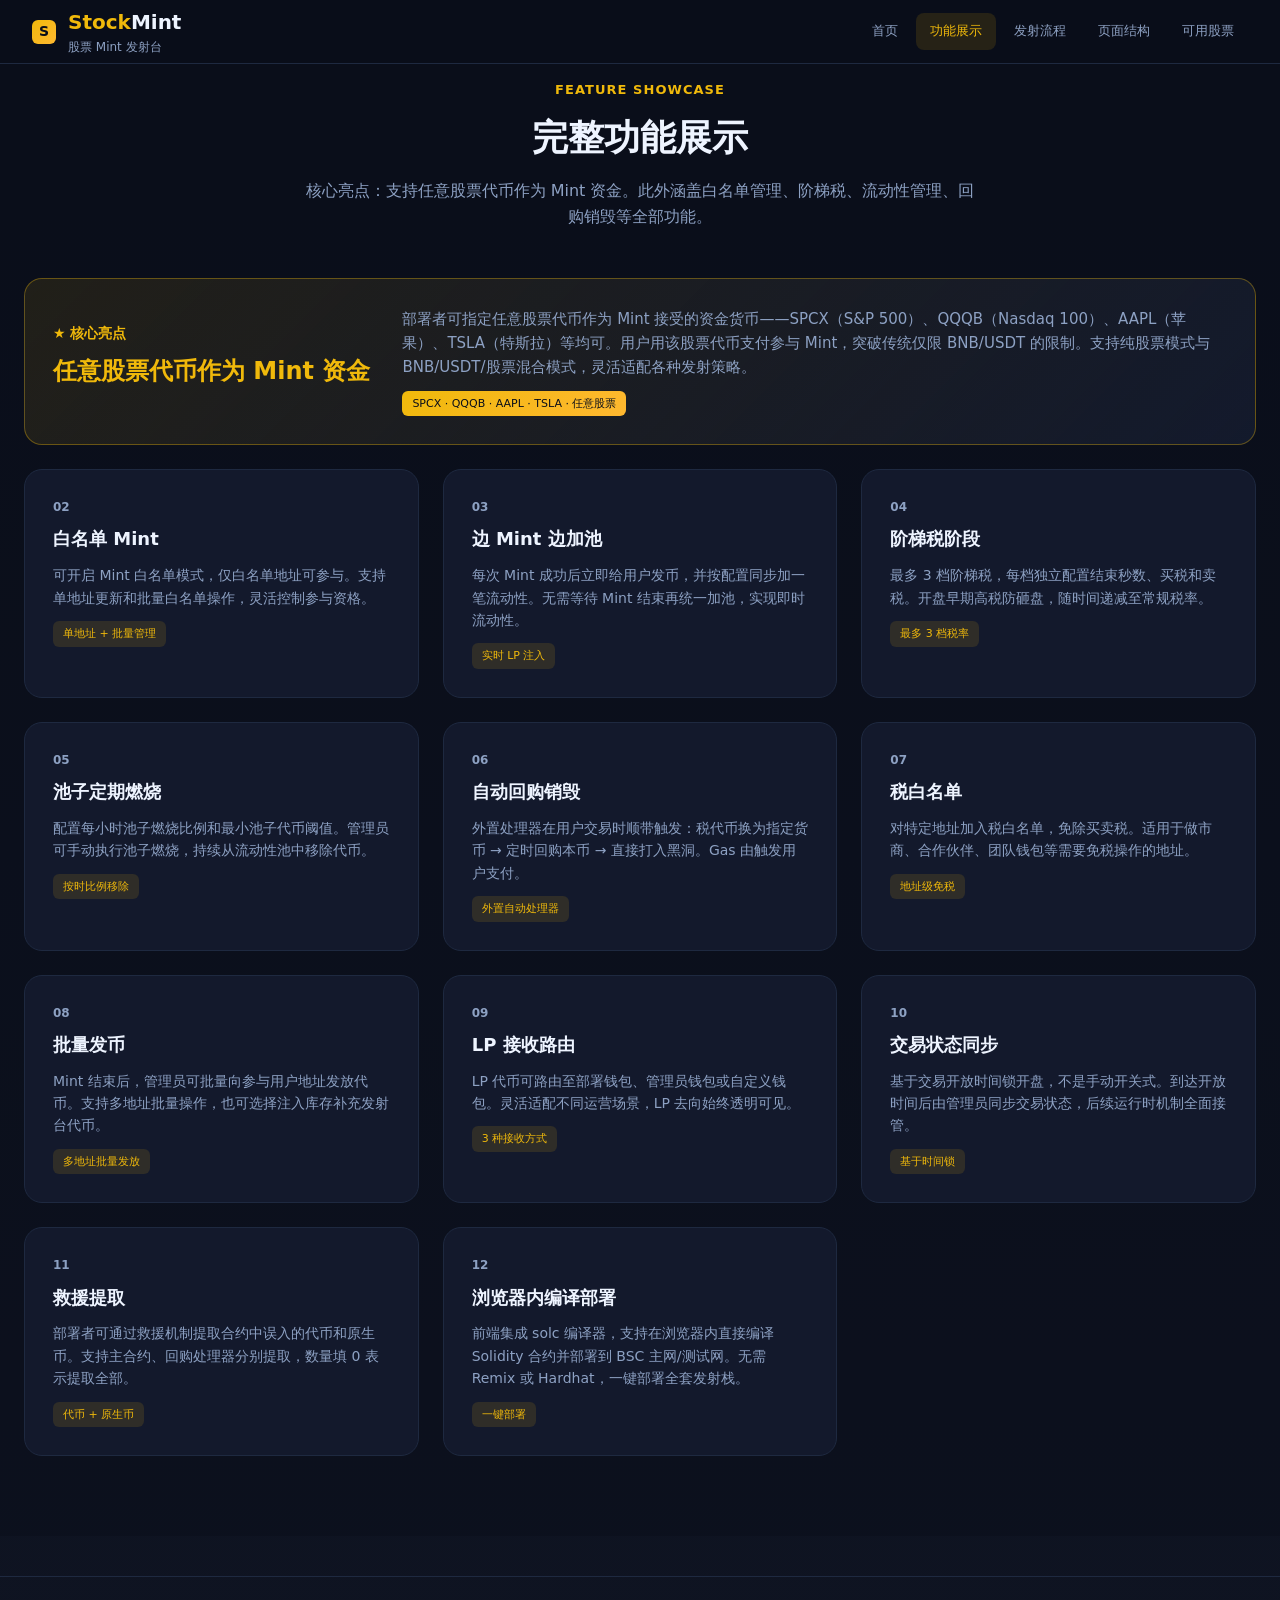
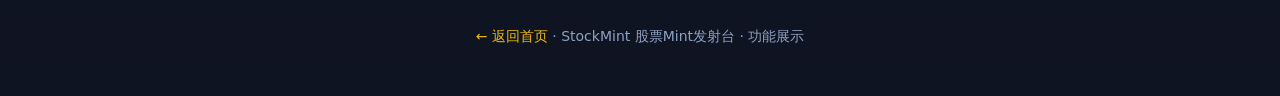
==== features.html @ 03323722 "Add files via upload" ====
<!doctype html>
<html lang="zh-CN">
<head>
  <meta charset="utf-8" />
  <meta name="viewport" content="width=device-width, initial-scale=1" />
  <title>功能展示 · StockMint</title>
  <link rel="stylesheet" href="styles.css" />
</head>
<body>

<nav class="topnav">
  <div class="nav-brand">
    <div class="nav-mark">S</div>
    <div><div class="nav-title"><span class="gold">Stock</span>Mint</div><div class="nav-sub">股票 Mint 发射台</div></div>
  </div>
  <button class="nav-toggle" onclick="document.querySelector('.nav-links').classList.toggle('open')">☰</button>
  <div class="nav-links">
    <a href="index.html">首页</a>
    <a href="features.html" class="active">功能展示</a>
    <a href="lifecycle.html">发射流程</a>
    <a href="pages.html">页面结构</a>
    <a href="stocks.html">可用股票</a>
  </div>
</nav>

<section class="section page-wrap" style="background: rgba(10,14,26,0.5);">
  <div class="container">
    <div class="section-head">
      <div class="eyebrow">Feature Showcase</div>
      <h2 class="section-title">完整功能展示</h2>
      <p class="section-desc">核心亮点：支持任意股票代币作为 Mint 资金。此外涵盖白名单管理、阶梯税、流动性管理、回购销毁等全部功能。</p>
    </div>
    <div class="features-grid">

      <!-- Highlight feature -->
      <div class="feature-card highlight">
        <div style="flex-shrink:0;">
          <div class="feature-num">★ 核心亮点</div>
          <h3>任意股票代币作为 Mint 资金</h3>
        </div>
        <div style="flex:1;">
          <p>部署者可指定任意股票代币作为 Mint 接受的资金货币——SPCX（S&P 500）、QQQB（Nasdaq 100）、AAPL（苹果）、TSLA（特斯拉）等均可。用户用该股票代币支付参与 Mint，突破传统仅限 BNB/USDT 的限制。支持纯股票模式与 BNB/USDT/股票混合模式，灵活适配各种发射策略。</p>
          <span class="feature-tag">SPCX · QQQB · AAPL · TSLA · 任意股票</span>
        </div>
      </div>

      <div class="feature-card">
        <div class="feature-num">02</div>
        <h3>白名单 Mint</h3>
        <p>可开启 Mint 白名单模式，仅白名单地址可参与。支持单地址更新和批量白名单操作，灵活控制参与资格。</p>
        <span class="feature-tag">单地址 + 批量管理</span>
      </div>
      <div class="feature-card">
        <div class="feature-num">03</div>
        <h3>边 Mint 边加池</h3>
        <p>每次 Mint 成功后立即给用户发币，并按配置同步加一笔流动性。无需等待 Mint 结束再统一加池，实现即时流动性。</p>
        <span class="feature-tag">实时 LP 注入</span>
      </div>
      <div class="feature-card">
        <div class="feature-num">04</div>
        <h3>阶梯税阶段</h3>
        <p>最多 3 档阶梯税，每档独立配置结束秒数、买税和卖税。开盘早期高税防砸盘，随时间递减至常规税率。</p>
        <span class="feature-tag">最多 3 档税率</span>
      </div>
      <div class="feature-card">
        <div class="feature-num">05</div>
        <h3>池子定期燃烧</h3>
        <p>配置每小时池子燃烧比例和最小池子代币阈值。管理员可手动执行池子燃烧，持续从流动性池中移除代币。</p>
        <span class="feature-tag">按时比例移除</span>
      </div>
      <div class="feature-card">
        <div class="feature-num">06</div>
        <h3>自动回购销毁</h3>
        <p>外置处理器在用户交易时顺带触发：税代币换为指定货币 → 定时回购本币 → 直接打入黑洞。Gas 由触发用户支付。</p>
        <span class="feature-tag">外置自动处理器</span>
      </div>
      <div class="feature-card">
        <div class="feature-num">07</div>
        <h3>税白名单</h3>
        <p>对特定地址加入税白名单，免除买卖税。适用于做市商、合作伙伴、团队钱包等需要免税操作的地址。</p>
        <span class="feature-tag">地址级免税</span>
      </div>
      <div class="feature-card">
        <div class="feature-num">08</div>
        <h3>批量发币</h3>
        <p>Mint 结束后，管理员可批量向参与用户地址发放代币。支持多地址批量操作，也可选择注入库存补充发射台代币。</p>
        <span class="feature-tag">多地址批量发放</span>
      </div>
      <div class="feature-card">
        <div class="feature-num">09</div>
        <h3>LP 接收路由</h3>
        <p>LP 代币可路由至部署钱包、管理员钱包或自定义钱包。灵活适配不同运营场景，LP 去向始终透明可见。</p>
        <span class="feature-tag">3 种接收方式</span>
      </div>
      <div class="feature-card">
        <div class="feature-num">10</div>
        <h3>交易状态同步</h3>
        <p>基于交易开放时间锁开盘，不是手动开关式。到达开放时间后由管理员同步交易状态，后续运行时机制全面接管。</p>
        <span class="feature-tag">基于时间锁</span>
      </div>
      <div class="feature-card">
        <div class="feature-num">11</div>
        <h3>救援提取</h3>
        <p>部署者可通过救援机制提取合约中误入的代币和原生币。支持主合约、回购处理器分别提取，数量填 0 表示提取全部。</p>
        <span class="feature-tag">代币 + 原生币</span>
      </div>
      <div class="feature-card">
        <div class="feature-num">12</div>
        <h3>浏览器内编译部署</h3>
        <p>前端集成 solc 编译器，支持在浏览器内直接编译 Solidity 合约并部署到 BSC 主网/测试网。无需 Remix 或 Hardhat，一键部署全套发射栈。</p>
        <span class="feature-tag">一键部署</span>
      </div>
    </div>
  </div>
</section>

<footer class="footer">
  <div class="container">
    <p><a href="index.html">← 返回首页</a> · StockMint 股票Mint发射台 · 功能展示</p>
  </div>
</footer>

</body>
</html>
---- styles.css ----
/* ============ StockMint Shared Styles ============ */
:root {
  --bg: #0a0e1a;
  --bg2: #0f1422;
  --panel: #141b2e;
  --panel-soft: #0e1525;
  --border: #1e2940;
  --text: #eef4ff;
  --muted: #8da1c3;
  --accent: #f0b90b;
  --accent-strong: #ffb830;
  --accent-grad: linear-gradient(135deg, #f0b90b, #ffb830);
  --accent-soft: rgba(240,185,11,0.12);
  --up: #ef4444;
  --down: #22c55e;
  --success: #3dd598;
  --warning: #ffcc66;
  --danger: #ff6b81;
  --gold: #ffd700;
  --purple: #a855f7;
  --blue: #58a6ff;
}
* { box-sizing: border-box; margin: 0; padding: 0; }
body {
  font-family: "Segoe UI", system-ui, -apple-system, sans-serif;
  background: linear-gradient(180deg, #0a0e1a 0%, #0f1422 100%);
  color: var(--text);
  line-height: 1.6;
  overflow-x: hidden;
  min-height: 100vh;
}
a { color: var(--accent); text-decoration: none; }

/* Top Nav */
.topnav {
  position: fixed; top: 0; left: 0; right: 0; z-index: 100;
  display: flex; align-items: center; justify-content: space-between;
  padding: 0 32px; height: 64px;
  background: rgba(10, 14, 26, 0.92);
  backdrop-filter: blur(12px);
  border-bottom: 1px solid var(--border);
}
.nav-brand { display: flex; align-items: center; gap: 12px; }
.nav-mark {
  width: 24px; height: 24px;
  background: linear-gradient(135deg, #f0b90b, #ffb830);
  border-radius: 6px;
  display: flex; align-items: center; justify-content: center;
  font-size: 14px; font-weight: 900; color: #0a0e1a;
}
.nav-title { font-size: 20px; font-weight: 800; }
.nav-title .gold { color: var(--accent); }
.nav-sub { color: var(--muted); font-size: 12px; }
.nav-links { display: flex; gap: 4px; flex-wrap: wrap; }
.nav-links a {
  padding: 8px 14px; border-radius: 8px; font-size: 13px;
  color: var(--muted); transition: all .2s; white-space: nowrap;
}
.nav-links a:hover, .nav-links a.active {
  color: var(--accent); background: var(--accent-soft);
}
.nav-toggle {
  display: none; background: none; border: none; color: var(--text);
  font-size: 24px; cursor: pointer; padding: 4px 8px;
}

/* Layout */
.container { max-width: 1280px; margin: 0 auto; padding: 0 24px; }
.section { padding: 80px 0; }
.page-wrap { padding-top: 80px; }
.section-head { text-align: center; margin-bottom: 48px; }
.eyebrow {
  color: var(--accent); font-size: 13px; font-weight: 700;
  letter-spacing: .08em; text-transform: uppercase; margin-bottom: 8px;
}
.section-title { font-size: 36px; font-weight: 800; }
.section-desc { color: var(--muted); font-size: 16px; max-width: 680px; margin: 12px auto 0; }

/* Hero */
.hero {
  padding-top: 120px; padding-bottom: 60px; text-align: center;
  background: radial-gradient(ellipse at 50% 0%, rgba(240,185,11,0.15), transparent 50%);
}
.hero-badge {
  display: inline-flex; align-items: center; gap: 8px;
  padding: 6px 16px; border-radius: 999px;
  background: var(--accent-soft); border: 1px solid rgba(240,185,11,0.3);
  font-size: 13px; color: var(--accent); margin-bottom: 24px;
}
.hero-badge .dot { width: 8px; height: 8px; border-radius: 50%; background: var(--success); animation: pulse 2s infinite; }
@keyframes pulse { 0%,100% { opacity: 1; } 50% { opacity: .4; } }
.hero h1 { font-size: 56px; font-weight: 900; line-height: 1.1; margin-bottom: 20px; }
.hero h1 .grad { background: linear-gradient(135deg, #f0b90b, #ffb830, #ffd700); -webkit-background-clip: text; -webkit-text-fill-color: transparent; background-clip: text; }
.hero p { color: var(--muted); font-size: 18px; max-width: 720px; margin: 0 auto 36px; }
.hero-cta { display: flex; gap: 16px; justify-content: center; flex-wrap: wrap; }
.btn {
  display: inline-flex; align-items: center; gap: 8px;
  padding: 14px 28px; border-radius: 12px; font-size: 15px; font-weight: 600;
  border: none; cursor: pointer; transition: all .2s; text-decoration: none;
}
.btn-primary { background: var(--accent-grad); color: #0a0e1a; }
.btn-primary:hover { transform: translateY(-2px); box-shadow: 0 8px 32px rgba(240,185,11,0.35); }
.btn-ghost { background: rgba(20,27,46,0.92); border: 1px solid var(--border); color: var(--text); }
.btn-ghost:hover { border-color: var(--accent); }

/* Hero highlight banner */
.hero-highlight {
  display: flex; align-items: center; gap: 20px; justify-content: center;
  max-width: 900px; margin: 40px auto 0; padding: 24px 32px;
  border-radius: 18px; background: linear-gradient(135deg, rgba(240,185,11,0.08), rgba(20,27,46,0.92));
  border: 1px solid rgba(240,185,11,0.25);
}
.hero-highlight .hl-icon {
  width: 56px; height: 56px; border-radius: 14px; flex-shrink: 0;
  background: var(--accent-grad); display: flex; align-items: center; justify-content: center;
  font-size: 28px; color: #0a0e1a;
}
.hero-highlight .hl-text { text-align: left; }
.hero-highlight .hl-title { font-size: 16px; font-weight: 700; color: var(--accent); margin-bottom: 4px; }
.hero-highlight .hl-desc { font-size: 13px; color: var(--muted); }

/* Stats */
.stats-bar { display: grid; grid-template-columns: repeat(4, 1fr); gap: 20px; padding: 40px 0; }
.stat-card { text-align: center; padding: 28px 20px; background: rgba(20,27,46,0.92); border: 1px solid var(--border); border-radius: 16px; transition: all .3s; }
.stat-card:hover { border-color: var(--accent); transform: translateY(-3px); }
.stat-value { font-size: 36px; font-weight: 900; }
.stat-value .grad { background: linear-gradient(135deg, #f0b90b, #ffb830); -webkit-background-clip: text; -webkit-text-fill-color: transparent; }
.stat-label { color: var(--muted); font-size: 14px; margin-top: 8px; }

/* Cards */
.arch-grid, .features-grid, .pages-grid { display: grid; grid-template-columns: repeat(3, 1fr); gap: 24px; }
.arch-card, .feature-card, .page-preview {
  padding: 28px; border-radius: 18px;
  background: rgba(20,27,46,0.92); border: 1px solid var(--border);
  transition: all .3s;
}
.arch-card:hover, .feature-card:hover, .page-preview:hover { border-color: var(--accent); transform: translateY(-4px); }
.arch-icon { width: 56px; height: 56px; border-radius: 14px; display: flex; align-items: center; justify-content: center; font-size: 24px; margin-bottom: 20px; }
.arch-card h3 { font-size: 20px; margin-bottom: 8px; }
.arch-card p, .feature-card p { color: var(--muted); font-size: 14px; }
.arch-features { margin-top: 16px; display: flex; flex-direction: column; gap: 8px; }
.arch-features li { list-style: none; font-size: 13px; color: var(--text); display: flex; align-items: flex-start; gap: 8px; }
.arch-features li::before { content: "\25B8"; color: var(--accent); flex-shrink: 0; }

/* Feature highlight card */
.feature-card.highlight {
  background: linear-gradient(135deg, rgba(240,185,11,0.1), rgba(20,27,46,0.92));
  border-color: rgba(240,185,11,0.35);
  grid-column: span 3;
  display: flex; align-items: center; gap: 32px;
}
.feature-card.highlight .feature-num { color: var(--accent); font-size: 14px; }
.feature-card.highlight h3 { font-size: 24px; color: var(--accent); }
.feature-card.highlight p { font-size: 15px; }
.feature-card.highlight .feature-tag { background: var(--accent-grad); color: #0a0e1a; }

.feature-card { position: relative; overflow: hidden; }
.feature-card::before { content: ""; position: absolute; top: 0; left: 0; right: 0; height: 3px; background: var(--accent-grad); transform: scaleX(0); transform-origin: left; transition: transform .3s; }
.feature-card:hover::before { transform: scaleX(1); }
.feature-num { font-size: 12px; color: var(--muted); font-weight: 700; }
.feature-card h3 { font-size: 18px; margin: 8px 0 10px; }
.feature-tag { display: inline-block; margin-top: 12px; padding: 4px 10px; border-radius: 6px; font-size: 11px; background: var(--accent-soft); color: var(--accent); }

/* Page preview */
.page-preview-header { padding: 0 0 20px; border-bottom: 1px solid var(--border); margin-bottom: 0; }
.page-preview-header h3 { font-size: 18px; }
.page-preview-header p { color: var(--muted); font-size: 12px; margin-top: 4px; }
.page-section-item { display: flex; align-items: flex-start; gap: 10px; padding: 10px 0; font-size: 13px; border-bottom: 1px solid rgba(30,41,64,0.5); }
.page-section-item:last-child { border-bottom: 0; }
.page-section-item .icon { width: 24px; height: 24px; border-radius: 6px; background: var(--accent-soft); display: flex; align-items: center; justify-content: center; font-size: 12px; color: var(--accent); flex-shrink: 0; }
.page-section-item .text { color: var(--muted); }
.page-section-item .text strong { color: var(--text); }

/* Lifecycle */
.lifecycle { display: flex; flex-wrap: wrap; align-items: center; justify-content: center; gap: 8px; }
.phase { display: flex; flex-direction: column; align-items: center; gap: 8px; min-width: 130px; }
.phase-circle { width: 64px; height: 64px; border-radius: 50%; display: flex; align-items: center; justify-content: center; font-size: 24px; font-weight: 800; background: rgba(20,27,46,0.92); border: 2px solid var(--border); transition: all .3s; }
.phase-circle.active { border-color: var(--accent); background: rgba(240,185,11,0.15); color: var(--accent); }
.phase-circle.done { border-color: var(--success); background: rgba(61,213,152,0.15); color: var(--success); }
.phase-label { font-size: 12px; color: var(--muted); text-align: center; font-weight: 600; }
.phase-arrow { color: var(--border); font-size: 20px; }

/* Stock tokens */
.plaza-controls { display: flex; gap: 8px; justify-content: center; margin-bottom: 24px; flex-wrap: wrap; }
.plaza-tab { padding: 8px 18px; border-radius: 10px; font-size: 14px; cursor: pointer; background: rgba(20,27,46,0.92); border: 1px solid var(--border); color: var(--muted); transition: all .2s; }
.plaza-tab.active, .plaza-tab:hover { background: var(--accent-grad); color: #0a0e1a; border-color: transparent; font-weight: 600; }
.stock-search {
  width: 100%; max-width: 360px; padding: 10px 16px 10px 40px;
  border-radius: 10px; font-size: 14px; color: var(--text);
  background: rgba(20,27,46,0.92) url("data:image/svg+xml,%3Csvg xmlns='http://www.w3.org/2000/svg' width='16' height='16' viewBox='0 0 24 24' fill='none' stroke='%238da1c3' stroke-width='2'%3E%3Ccircle cx='11' cy='11' r='8'/%3E%3Cpath d='M21 21l-4.35-4.35'/%3E%3C/svg%3E") no-repeat 12px center;
  border: 1px solid var(--border); outline: none; transition: border .2s;
}
.stock-search:focus { border-color: var(--accent); }
.stock-search::placeholder { color: var(--muted); }
.plaza-search-wrap { display: flex; justify-content: center; margin-bottom: 20px; }

.stock-grid { display: grid; grid-template-columns: repeat(4, 1fr); gap: 20px; }
.stock-card { border-radius: 16px; overflow: hidden; background: rgba(20,27,46,0.92); border: 1px solid var(--border); transition: all .3s; cursor: pointer; }
.stock-card:hover { border-color: var(--accent); transform: translateY(-4px); box-shadow: 0 12px 40px rgba(0,0,0,0.3); }
.stock-head { padding: 18px 20px; display: flex; align-items: center; gap: 14px; border-bottom: 1px solid var(--border); }
.stock-logo { width: 44px; height: 44px; border-radius: 10px; display: flex; align-items: center; justify-content: center; font-size: 16px; font-weight: 800; color: #fff; flex-shrink: 0; }
.stock-info h4 { font-size: 16px; }
.stock-info .sym { color: var(--muted); font-size: 12px; }
.stock-body { padding: 16px 20px; }
.stock-price { font-size: 22px; font-weight: 800; margin-bottom: 4px; }
.stock-change { font-size: 13px; font-weight: 600; display: flex; align-items: center; gap: 4px; }
.stock-change.up { color: var(--up); }
.stock-change.down { color: var(--down); }
.stock-stats { display: grid; grid-template-columns: 1fr 1fr; gap: 8px; margin-top: 12px; }
.stock-stat { padding: 8px 10px; border-radius: 8px; background: rgba(10,14,26,0.8); }
.stock-stat .label { font-size: 11px; color: var(--muted); }
.stock-stat .value { font-size: 13px; font-weight: 600; margin-top: 2px; }
.stock-sector { display: inline-block; padding: 3px 10px; border-radius: 6px; font-size: 11px; background: var(--accent-soft); color: var(--accent); margin-top: 12px; }

/* Mint-badge on stock card */
.stock-mint-badge {
  position: absolute; top: 12px; right: 12px;
  padding: 3px 10px; border-radius: 6px; font-size: 10px; font-weight: 700;
  background: var(--accent-grad); color: #0a0e1a;
}
.stock-card { position: relative; }

/* Spec table */
.spec-table { width: 100%; border-collapse: collapse; }
.spec-table th, .spec-table td { padding: 14px 20px; text-align: left; border-bottom: 1px solid var(--border); }
.spec-table th { color: var(--muted); font-size: 13px; font-weight: 600; }
.spec-table td { font-size: 14px; }
.spec-table tr:hover { background: var(--accent-soft); }
.spec-wrap { border-radius: 16px; overflow: hidden; border: 1px solid var(--border); }

/* Info banner */
.info-banner {
  max-width: 900px; margin: 0 auto 40px; padding: 20px 28px;
  border-radius: 14px; background: linear-gradient(135deg, rgba(240,185,11,0.06), rgba(20,27,46,0.92));
  border: 1px solid rgba(240,185,11,0.2);
  display: flex; align-items: center; gap: 16px;
}
.info-banner .ib-icon { font-size: 28px; flex-shrink: 0; }
.info-banner .ib-text { font-size: 14px; color: var(--muted); }
.info-banner .ib-text strong { color: var(--accent); }

/* Footer */
.footer { padding: 48px 0; text-align: center; border-top: 1px solid var(--border); margin-top: 40px; }
.footer p { color: var(--muted); font-size: 14px; }

/* Responsive */
@media (max-width: 1080px) {
  .stats-bar { grid-template-columns: repeat(2, 1fr); }
  .arch-grid, .features-grid, .pages-grid { grid-template-columns: 1fr; }
  .stock-grid { grid-template-columns: repeat(2, 1fr); }
  .topnav { padding: 0 16px; }
  .nav-links {
    display: none; position: absolute; top: 64px; left: 0; right: 0;
    flex-direction: column; gap: 0; padding: 12px 16px;
    background: rgba(10,14,26,0.98); border-bottom: 1px solid var(--border);
  }
  .nav-links.open { display: flex; }
  .nav-links a { width: 100%; padding: 12px 14px; }
  .nav-toggle { display: block; }
  .hero h1 { font-size: 36px; }
  .section-title { font-size: 26px; }
  .container { padding: 0 16px; }
  .phase { min-width: 100px; }
  .phase-circle { width: 48px; height: 48px; font-size: 18px; }
  .feature-card.highlight { grid-column: span 1; flex-direction: column; text-align: center; }
  .hero-highlight { flex-direction: column; text-align: center; }
  .hero-highlight .hl-text { text-align: center; }
}
@media (max-width: 640px) {
  .stock-grid { grid-template-columns: 1fr; }
  .stats-bar { grid-template-columns: 1fr; }
  .lifecycle { flex-direction: column; }
  .phase-arrow { transform: rotate(90deg); }
}
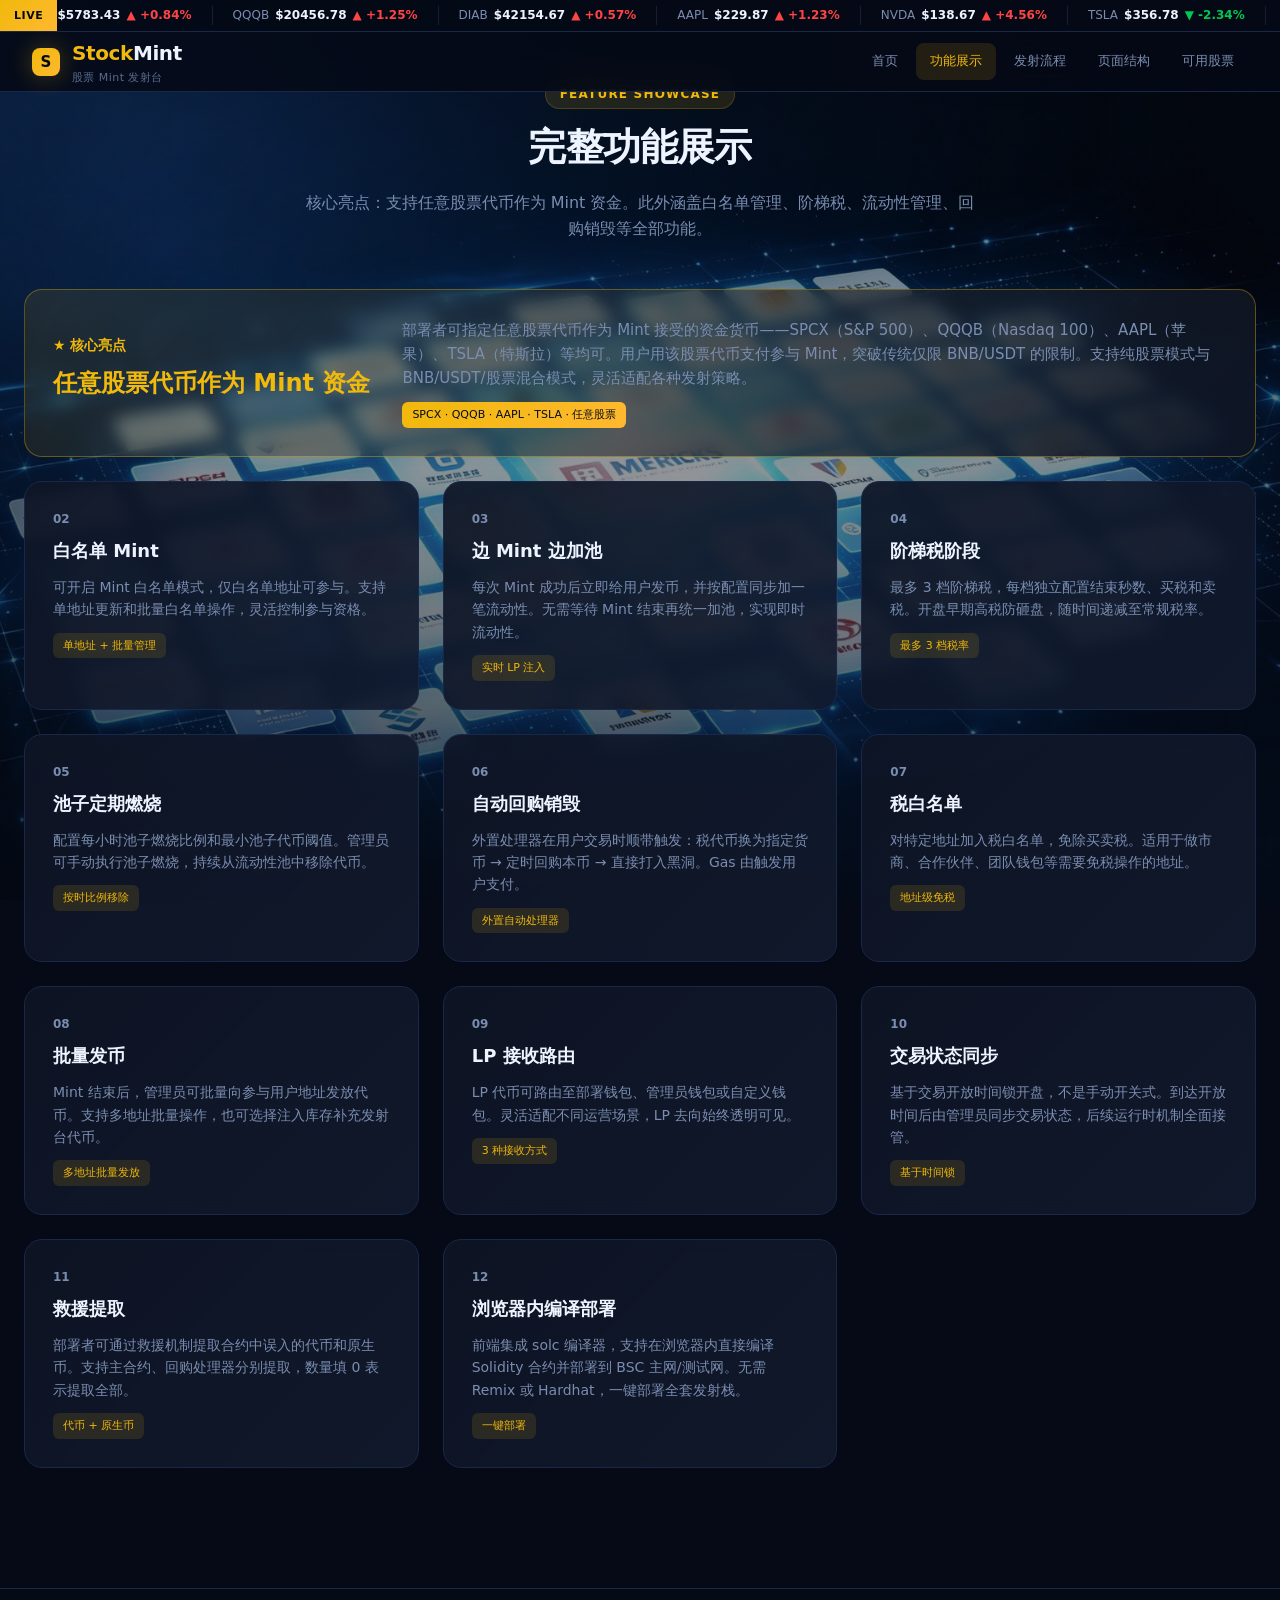
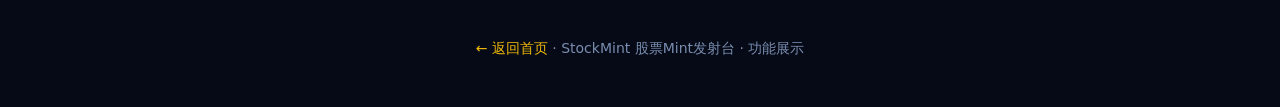
==== commit a2dbe4ec: "Add files via upload" ====
--- a/features.html
+++ b/features.html
@@ -7,6 +7,12 @@
   <link rel="stylesheet" href="styles.css" />
 </head>
 <body>
+
+<!-- Stock Ticker Tape -->
+<div class="ticker-wrap">
+  <div class="ticker-label">LIVE</div>
+  <div class="ticker-track" id="tickerTrack"></div>
+</div>
 
 <nav class="topnav">
   <div class="nav-brand">
@@ -23,7 +29,7 @@
   </div>
 </nav>
 
-<section class="section page-wrap" style="background: rgba(10,14,26,0.5);">
+<section class="section page-wrap">
   <div class="container">
     <div class="section-head">
       <div class="eyebrow">Feature Showcase</div>
@@ -120,5 +126,38 @@
   </div>
 </footer>
 
+<script>
+const tickerStocks = [
+  { sym: "SPCX", price: "5783.43", change: "+0.84%", up: true },
+  { sym: "QQQB", price: "20456.78", change: "+1.25%", up: true },
+  { sym: "DIAB", price: "42154.67", change: "+0.57%", up: true },
+  { sym: "AAPL", price: "229.87", change: "+1.23%", up: true },
+  { sym: "NVDA", price: "138.67", change: "+4.56%", up: true },
+  { sym: "TSLA", price: "356.78", change: "-2.34%", up: false },
+  { sym: "MSFT", price: "423.45", change: "+0.89%", up: true },
+  { sym: "GOOGL", price: "178.34", change: "+1.56%", up: true },
+  { sym: "AMZN", price: "186.45", change: "+2.34%", up: true },
+  { sym: "META", price: "567.89", change: "+3.12%", up: true },
+  { sym: "GLDB", price: "245.67", change: "+2.34%", up: true },
+  { sym: "IBIT", price: "52.34", change: "+3.67%", up: true },
+  { sym: "VIXB", price: "15.43", change: "-3.44%", up: false },
+  { sym: "JPM", price: "234.56", change: "+1.12%", up: true },
+  { sym: "LLY", price: "789.45", change: "+3.45%", up: true },
+  { sym: "AMD", price: "134.56", change: "+3.45%", up: true },
+  { sym: "PLTR", price: "67.89", change: "+5.67%", up: true },
+  { sym: "COIN", price: "289.45", change: "+4.56%", up: true },
+];
+function renderTicker() {
+  const track = document.getElementById("tickerTrack");
+  const items = [...tickerStocks, ...tickerStocks].map(s => {
+    const cls = s.up ? "up" : "down";
+    const arrow = s.up ? "\u25B2" : "\u25BC";
+    return `<div class="ticker-item"><span class="ts">${s.sym}</span><span class="tp">$${s.price}</span><span class="tc ${cls}">${arrow} ${s.change}</span></div>`;
+  }).join("");
+  track.innerHTML = items;
+}
+renderTicker();
+</script>
+
 </body>
 </html>
--- a/styles.css
+++ b/styles.css
@@ -1,29 +1,41 @@
 /* ============ StockMint Shared Styles ============ */
 :root {
-  --bg: #0a0e1a;
-  --bg2: #0f1422;
-  --panel: #141b2e;
-  --panel-soft: #0e1525;
-  --border: #1e2940;
+  --bg: #050a16;
+  --bg2: #091225;
+  --panel: #0c1425;
+  --panel2: #0f182b;
+  --border: #1a2848;
+  --border2: #253760;
   --text: #eef4ff;
-  --muted: #8da1c3;
+  --muted: #7a8db0;
+  --muted2: #5a6d8e;
   --accent: #f0b90b;
+  --accent2: #ffd633;
   --accent-strong: #ffb830;
   --accent-grad: linear-gradient(135deg, #f0b90b, #ffb830);
   --accent-soft: rgba(240,185,11,0.12);
-  --up: #ef4444;
-  --down: #22c55e;
+  --accent-glow: 0 0 24px rgba(240,185,11,0.3);
+  --up: #ff4444;
+  --up-soft: rgba(255,68,68,0.12);
+  --down: #00c853;
+  --down-soft: rgba(0,200,83,0.12);
   --success: #3dd598;
   --warning: #ffcc66;
   --danger: #ff6b81;
   --gold: #ffd700;
+  --cyan: #00d4ff;
+  --cyan-soft: rgba(0,212,255,0.1);
   --purple: #a855f7;
-  --blue: #58a6ff;
+  --blue: #4d8aff;
 }
 * { box-sizing: border-box; margin: 0; padding: 0; }
 body {
-  font-family: "Segoe UI", system-ui, -apple-system, sans-serif;
-  background: linear-gradient(180deg, #0a0e1a 0%, #0f1422 100%);
+  font-family: "SF Pro Display", "Segoe UI", system-ui, -apple-system, sans-serif;
+  background:
+    radial-gradient(ellipse 70% 50% at 50% 0%, rgba(5,10,22,0.55), transparent 60%),
+    radial-gradient(ellipse 80% 60% at 50% 70%, rgba(5,10,22,0.35), transparent 55%),
+    url("img/stock-bg.jpg") no-repeat center center / cover fixed,
+    #050a16;
   color: var(--text);
   line-height: 1.6;
   overflow-x: hidden;
@@ -31,29 +43,82 @@
 }
 a { color: var(--accent); text-decoration: none; }
 
+/* Smooth blending overlay for content readability */
+body::before {
+  content: "";
+  position: fixed; top: 0; left: 0; right: 0; bottom: 0;
+  background:
+    linear-gradient(180deg, rgba(5,10,22,0.62) 0%, rgba(5,10,22,0.28) 35%, rgba(5,10,22,0.58) 85%, rgba(5,10,22,0.72) 100%);
+  pointer-events: none;
+  z-index: 0;
+}
+body::after {
+  content: "";
+  position: fixed; top: 0; left: 0; right: 0; bottom: 0;
+  background:
+    radial-gradient(ellipse at 50% 40%, transparent 0%, rgba(5,10,22,0.22) 70%),
+    linear-gradient(90deg, rgba(5,10,22,0.18) 0%, transparent 15%, transparent 85%, rgba(5,10,22,0.18) 100%);
+  pointer-events: none;
+  z-index: 0;
+}
+
+/* Stock ticker tape */
+.ticker-wrap {
+  position: fixed; top: 0; left: 0; right: 0; z-index: 101;
+  height: 32px; background: rgba(5,10,22,0.97);
+  border-bottom: 1px solid var(--border);
+  overflow: hidden; display: flex; align-items: center;
+}
+.ticker-track {
+  display: flex; gap: 0; white-space: nowrap;
+  animation: tickerScroll 40s linear infinite;
+}
+.ticker-track:hover { animation-play-state: paused; }
+@keyframes tickerScroll {
+  0% { transform: translateX(0); }
+  100% { transform: translateX(-50%); }
+}
+.ticker-item {
+  display: inline-flex; align-items: center; gap: 6px;
+  padding: 0 20px; font-size: 12px; font-weight: 600;
+  border-right: 1px solid rgba(36,49,82,0.5);
+}
+.ticker-item .ts { color: var(--muted); font-weight: 500; }
+.ticker-item .tp { color: var(--text); }
+.ticker-item .tc.up { color: var(--up); }
+.ticker-item .tc.down { color: var(--down); }
+.ticker-label {
+  position: absolute; left: 0; top: 0; bottom: 0;
+  display: flex; align-items: center; padding: 0 14px;
+  background: var(--accent-grad); color: #050a16;
+  font-size: 11px; font-weight: 800; letter-spacing: .05em;
+  z-index: 2;
+}
+
 /* Top Nav */
 .topnav {
-  position: fixed; top: 0; left: 0; right: 0; z-index: 100;
+  position: fixed; top: 32px; left: 0; right: 0; z-index: 100;
   display: flex; align-items: center; justify-content: space-between;
-  padding: 0 32px; height: 64px;
-  background: rgba(10, 14, 26, 0.92);
-  backdrop-filter: blur(12px);
+  padding: 0 32px; height: 60px;
+  background: rgba(5,10,22,0.88);
+  backdrop-filter: blur(16px);
   border-bottom: 1px solid var(--border);
 }
 .nav-brand { display: flex; align-items: center; gap: 12px; }
 .nav-mark {
-  width: 24px; height: 24px;
-  background: linear-gradient(135deg, #f0b90b, #ffb830);
-  border-radius: 6px;
+  width: 28px; height: 28px;
+  background: var(--accent-grad);
+  border-radius: 8px;
   display: flex; align-items: center; justify-content: center;
-  font-size: 14px; font-weight: 900; color: #0a0e1a;
-}
-.nav-title { font-size: 20px; font-weight: 800; }
+  font-size: 15px; font-weight: 900; color: #050a16;
+  box-shadow: var(--accent-glow);
+}
+.nav-title { font-size: 20px; font-weight: 800; letter-spacing: -.02em; }
 .nav-title .gold { color: var(--accent); }
-.nav-sub { color: var(--muted); font-size: 12px; }
+.nav-sub { color: var(--muted2); font-size: 11px; letter-spacing: .04em; }
 .nav-links { display: flex; gap: 4px; flex-wrap: wrap; }
 .nav-links a {
-  padding: 8px 14px; border-radius: 8px; font-size: 13px;
+  padding: 8px 14px; border-radius: 8px; font-size: 13px; font-weight: 500;
   color: var(--muted); transition: all .2s; white-space: nowrap;
 }
 .nav-links a:hover, .nav-links a.active {
@@ -65,64 +130,109 @@
 }
 
 /* Layout */
-.container { max-width: 1280px; margin: 0 auto; padding: 0 24px; }
+.container { max-width: 1280px; margin: 0 auto; padding: 0 24px; position: relative; z-index: 1; }
 .section { padding: 80px 0; }
 .page-wrap { padding-top: 80px; }
 .section-head { text-align: center; margin-bottom: 48px; }
 .eyebrow {
-  color: var(--accent); font-size: 13px; font-weight: 700;
-  letter-spacing: .08em; text-transform: uppercase; margin-bottom: 8px;
-}
-.section-title { font-size: 36px; font-weight: 800; }
+  display: inline-block; color: var(--accent); font-size: 12px; font-weight: 700;
+  letter-spacing: .1em; text-transform: uppercase; margin-bottom: 8px;
+  padding: 4px 14px; border-radius: 999px;
+  background: var(--accent-soft); border: 1px solid rgba(240,185,11,0.2);
+}
+.section-title { font-size: 38px; font-weight: 900; letter-spacing: -.02em; }
 .section-desc { color: var(--muted); font-size: 16px; max-width: 680px; margin: 12px auto 0; }
 
 /* Hero */
 .hero {
   padding-top: 120px; padding-bottom: 60px; text-align: center;
-  background: radial-gradient(ellipse at 50% 0%, rgba(240,185,11,0.15), transparent 50%);
+  position: relative; overflow: hidden;
+}
+.hero::before {
+  content: ""; position: absolute; top: -50%; left: 50%; transform: translateX(-50%);
+  width: 800px; height: 800px;
+  background: radial-gradient(circle, rgba(240,185,11,0.1), transparent 60%);
+  pointer-events: none;
 }
 .hero-badge {
   display: inline-flex; align-items: center; gap: 8px;
-  padding: 6px 16px; border-radius: 999px;
+  padding: 7px 18px; border-radius: 999px;
   background: var(--accent-soft); border: 1px solid rgba(240,185,11,0.3);
-  font-size: 13px; color: var(--accent); margin-bottom: 24px;
+  font-size: 13px; color: var(--accent); margin-bottom: 24px; position: relative;
 }
 .hero-badge .dot { width: 8px; height: 8px; border-radius: 50%; background: var(--success); animation: pulse 2s infinite; }
 @keyframes pulse { 0%,100% { opacity: 1; } 50% { opacity: .4; } }
-.hero h1 { font-size: 56px; font-weight: 900; line-height: 1.1; margin-bottom: 20px; }
-.hero h1 .grad { background: linear-gradient(135deg, #f0b90b, #ffb830, #ffd700); -webkit-background-clip: text; -webkit-text-fill-color: transparent; background-clip: text; }
-.hero p { color: var(--muted); font-size: 18px; max-width: 720px; margin: 0 auto 36px; }
+.hero h1 { font-size: 60px; font-weight: 900; line-height: 1.08; margin-bottom: 20px; letter-spacing: -.03em; }
+.hero h1 .grad { background: linear-gradient(135deg, #f0b90b 0%, #ffd633 50%, #ffd700 100%); -webkit-background-clip: text; -webkit-text-fill-color: transparent; background-clip: text; }
+.hero p { color: var(--muted); font-size: 18px; max-width: 720px; margin: 0 auto 36px; position: relative; }
 .hero-cta { display: flex; gap: 16px; justify-content: center; flex-wrap: wrap; }
 .btn {
   display: inline-flex; align-items: center; gap: 8px;
   padding: 14px 28px; border-radius: 12px; font-size: 15px; font-weight: 600;
-  border: none; cursor: pointer; transition: all .2s; text-decoration: none;
-}
-.btn-primary { background: var(--accent-grad); color: #0a0e1a; }
-.btn-primary:hover { transform: translateY(-2px); box-shadow: 0 8px 32px rgba(240,185,11,0.35); }
-.btn-ghost { background: rgba(20,27,46,0.92); border: 1px solid var(--border); color: var(--text); }
-.btn-ghost:hover { border-color: var(--accent); }
+  border: none; cursor: pointer; transition: all .25s; text-decoration: none;
+}
+.btn-primary { background: var(--accent-grad); color: #050a16; box-shadow: 0 4px 20px rgba(240,185,11,0.3); }
+.btn-primary:hover { transform: translateY(-2px); box-shadow: 0 8px 32px rgba(240,185,11,0.45); }
+.btn-ghost { background: rgba(14,21,37,0.9); border: 1px solid var(--border2); color: var(--text); }
+.btn-ghost:hover { border-color: var(--accent); background: rgba(14,21,37,0.95); }
 
 /* Hero highlight banner */
 .hero-highlight {
   display: flex; align-items: center; gap: 20px; justify-content: center;
   max-width: 900px; margin: 40px auto 0; padding: 24px 32px;
-  border-radius: 18px; background: linear-gradient(135deg, rgba(240,185,11,0.08), rgba(20,27,46,0.92));
+  border-radius: 18px;
+  background: linear-gradient(135deg, rgba(240,185,11,0.08), rgba(14,21,37,0.95));
   border: 1px solid rgba(240,185,11,0.25);
-}
+  position: relative; overflow: hidden;
+}
+.hero-highlight::before {
+  content: ""; position: absolute; top: 0; left: -100%; width: 200%; height: 100%;
+  background: linear-gradient(90deg, transparent, rgba(240,185,11,0.05), transparent);
+  animation: shimmer 3s infinite;
+}
+@keyframes shimmer { 0% { left: -100%; } 100% { left: 100%; } }
 .hero-highlight .hl-icon {
   width: 56px; height: 56px; border-radius: 14px; flex-shrink: 0;
   background: var(--accent-grad); display: flex; align-items: center; justify-content: center;
-  font-size: 28px; color: #0a0e1a;
+  font-size: 28px; color: #050a16; box-shadow: var(--accent-glow);
 }
 .hero-highlight .hl-text { text-align: left; }
 .hero-highlight .hl-title { font-size: 16px; font-weight: 700; color: var(--accent); margin-bottom: 4px; }
 .hero-highlight .hl-desc { font-size: 13px; color: var(--muted); }
 
+/* Market indices dashboard */
+.market-dash {
+  display: grid; grid-template-columns: repeat(4, 1fr); gap: 16px;
+  margin-bottom: 48px;
+}
+.index-card {
+  padding: 22px 24px; border-radius: 16px;
+  background: linear-gradient(135deg, rgba(14,21,37,0.95), rgba(18,26,46,0.95));
+  border: 1px solid var(--border);
+  transition: all .3s; position: relative; overflow: hidden;
+}
+.index-card:hover { border-color: var(--accent); transform: translateY(-3px); }
+.index-card .idx-name { font-size: 13px; font-weight: 600; color: var(--muted); }
+.index-card .idx-val { font-size: 28px; font-weight: 900; margin: 6px 0; letter-spacing: -.02em; }
+.index-card .idx-chg { font-size: 13px; font-weight: 600; display: flex; align-items: center; gap: 6px; }
+.index-card .idx-chg.up { color: var(--up); }
+.index-card .idx-chg.down { color: var(--down); }
+.index-card .idx-spark { margin-top: 10px; opacity: .8; }
+.index-card .idx-bar {
+  position: absolute; bottom: 0; left: 0; height: 3px; border-radius: 0 0 16px 16px;
+  background: var(--accent-grad);
+}
+.index-card.up .idx-bar { background: var(--up); }
+.index-card.down .idx-bar { background: var(--down); }
+
 /* Stats */
 .stats-bar { display: grid; grid-template-columns: repeat(4, 1fr); gap: 20px; padding: 40px 0; }
-.stat-card { text-align: center; padding: 28px 20px; background: rgba(20,27,46,0.92); border: 1px solid var(--border); border-radius: 16px; transition: all .3s; }
-.stat-card:hover { border-color: var(--accent); transform: translateY(-3px); }
+.stat-card {
+  text-align: center; padding: 28px 20px;
+  background: linear-gradient(135deg, rgba(14,21,37,0.95), rgba(18,26,46,0.9));
+  border: 1px solid var(--border); border-radius: 16px; transition: all .3s;
+}
+.stat-card:hover { border-color: var(--accent); transform: translateY(-3px); box-shadow: 0 8px 32px rgba(0,0,0,0.2); }
 .stat-value { font-size: 36px; font-weight: 900; }
 .stat-value .grad { background: linear-gradient(135deg, #f0b90b, #ffb830); -webkit-background-clip: text; -webkit-text-fill-color: transparent; }
 .stat-label { color: var(--muted); font-size: 14px; margin-top: 8px; }
@@ -131,10 +241,11 @@
 .arch-grid, .features-grid, .pages-grid { display: grid; grid-template-columns: repeat(3, 1fr); gap: 24px; }
 .arch-card, .feature-card, .page-preview {
   padding: 28px; border-radius: 18px;
-  background: rgba(20,27,46,0.92); border: 1px solid var(--border);
-  transition: all .3s;
-}
-.arch-card:hover, .feature-card:hover, .page-preview:hover { border-color: var(--accent); transform: translateY(-4px); }
+  background: linear-gradient(135deg, rgba(14,21,37,0.92), rgba(18,26,46,0.88));
+  border: 1px solid var(--border);
+  transition: all .3s; backdrop-filter: blur(8px);
+}
+.arch-card:hover, .feature-card:hover, .page-preview:hover { border-color: var(--accent); transform: translateY(-4px); box-shadow: 0 12px 40px rgba(0,0,0,0.25); }
 .arch-icon { width: 56px; height: 56px; border-radius: 14px; display: flex; align-items: center; justify-content: center; font-size: 24px; margin-bottom: 20px; }
 .arch-card h3 { font-size: 20px; margin-bottom: 8px; }
 .arch-card p, .feature-card p { color: var(--muted); font-size: 14px; }
@@ -144,15 +255,19 @@
 
 /* Feature highlight card */
 .feature-card.highlight {
-  background: linear-gradient(135deg, rgba(240,185,11,0.1), rgba(20,27,46,0.92));
+  background: linear-gradient(135deg, rgba(240,185,11,0.1), rgba(14,21,37,0.95));
   border-color: rgba(240,185,11,0.35);
   grid-column: span 3;
   display: flex; align-items: center; gap: 32px;
+  position: relative; overflow: hidden;
+}
+.feature-card.highlight::before {
+  content: ""; position: absolute; top: 0; left: 0; right: 0; height: 3px; background: var(--accent-grad);
 }
 .feature-card.highlight .feature-num { color: var(--accent); font-size: 14px; }
 .feature-card.highlight h3 { font-size: 24px; color: var(--accent); }
 .feature-card.highlight p { font-size: 15px; }
-.feature-card.highlight .feature-tag { background: var(--accent-grad); color: #0a0e1a; }
+.feature-card.highlight .feature-tag { background: var(--accent-grad); color: #050a16; }
 
 .feature-card { position: relative; overflow: hidden; }
 .feature-card::before { content: ""; position: absolute; top: 0; left: 0; right: 0; height: 3px; background: var(--accent-grad); transform: scaleX(0); transform-origin: left; transition: transform .3s; }
@@ -174,51 +289,74 @@
 /* Lifecycle */
 .lifecycle { display: flex; flex-wrap: wrap; align-items: center; justify-content: center; gap: 8px; }
 .phase { display: flex; flex-direction: column; align-items: center; gap: 8px; min-width: 130px; }
-.phase-circle { width: 64px; height: 64px; border-radius: 50%; display: flex; align-items: center; justify-content: center; font-size: 24px; font-weight: 800; background: rgba(20,27,46,0.92); border: 2px solid var(--border); transition: all .3s; }
-.phase-circle.active { border-color: var(--accent); background: rgba(240,185,11,0.15); color: var(--accent); }
-.phase-circle.done { border-color: var(--success); background: rgba(61,213,152,0.15); color: var(--success); }
+.phase-circle { width: 64px; height: 64px; border-radius: 50%; display: flex; align-items: center; justify-content: center; font-size: 24px; font-weight: 800; background: rgba(14,21,37,0.92); border: 2px solid var(--border); transition: all .3s; }
+.phase-circle.active { border-color: var(--accent); background: rgba(240,185,11,0.12); color: var(--accent); box-shadow: 0 0 16px rgba(240,185,11,0.2); }
+.phase-circle.done { border-color: var(--success); background: rgba(61,213,152,0.12); color: var(--success); }
 .phase-label { font-size: 12px; color: var(--muted); text-align: center; font-weight: 600; }
-.phase-arrow { color: var(--border); font-size: 20px; }
+.phase-arrow { color: var(--border2); font-size: 20px; }
 
 /* Stock tokens */
 .plaza-controls { display: flex; gap: 8px; justify-content: center; margin-bottom: 24px; flex-wrap: wrap; }
-.plaza-tab { padding: 8px 18px; border-radius: 10px; font-size: 14px; cursor: pointer; background: rgba(20,27,46,0.92); border: 1px solid var(--border); color: var(--muted); transition: all .2s; }
-.plaza-tab.active, .plaza-tab:hover { background: var(--accent-grad); color: #0a0e1a; border-color: transparent; font-weight: 600; }
+.plaza-tab { padding: 8px 18px; border-radius: 10px; font-size: 14px; cursor: pointer; background: rgba(14,21,37,0.92); border: 1px solid var(--border); color: var(--muted); transition: all .2s; }
+.plaza-tab.active, .plaza-tab:hover { background: var(--accent-grad); color: #050a16; border-color: transparent; font-weight: 600; }
 .stock-search {
   width: 100%; max-width: 360px; padding: 10px 16px 10px 40px;
   border-radius: 10px; font-size: 14px; color: var(--text);
-  background: rgba(20,27,46,0.92) url("data:image/svg+xml,%3Csvg xmlns='http://www.w3.org/2000/svg' width='16' height='16' viewBox='0 0 24 24' fill='none' stroke='%238da1c3' stroke-width='2'%3E%3Ccircle cx='11' cy='11' r='8'/%3E%3Cpath d='M21 21l-4.35-4.35'/%3E%3C/svg%3E") no-repeat 12px center;
+  background: rgba(14,21,37,0.92) url("data:image/svg+xml,%3Csvg xmlns='http://www.w3.org/2000/svg' width='16' height='16' viewBox='0 0 24 24' fill='none' stroke='%237a8db0' stroke-width='2'%3E%3Ccircle cx='11' cy='11' r='8'/%3E%3Cpath d='M21 21l-4.35-4.35'/%3E%3C/svg%3E") no-repeat 12px center;
   border: 1px solid var(--border); outline: none; transition: border .2s;
 }
 .stock-search:focus { border-color: var(--accent); }
-.stock-search::placeholder { color: var(--muted); }
-.plaza-search-wrap { display: flex; justify-content: center; margin-bottom: 20px; }
+.stock-search::placeholder { color: var(--muted2); }
+.plaza-search-wrap { display: flex; align-items: center; justify-content: center; margin-bottom: 20px; gap: 12px; flex-wrap: wrap; }
+
+/* Market summary bar */
+.market-summary {
+  display: flex; gap: 24px; justify-content: center; margin-bottom: 32px;
+  padding: 16px 24px; border-radius: 12px;
+  background: rgba(14,21,37,0.8); border: 1px solid var(--border);
+  flex-wrap: wrap;
+}
+.ms-item { display: flex; align-items: center; gap: 8px; font-size: 13px; }
+.ms-item .ms-label { color: var(--muted); }
+.ms-item .ms-val { font-weight: 700; }
+.ms-item .ms-val.up { color: var(--up); }
+.ms-item .ms-val.down { color: var(--down); }
 
 .stock-grid { display: grid; grid-template-columns: repeat(4, 1fr); gap: 20px; }
-.stock-card { border-radius: 16px; overflow: hidden; background: rgba(20,27,46,0.92); border: 1px solid var(--border); transition: all .3s; cursor: pointer; }
+.stock-card {
+  border-radius: 16px; overflow: hidden;
+  background: linear-gradient(135deg, rgba(14,21,37,0.95), rgba(18,26,46,0.9));
+  border: 1px solid var(--border);
+  transition: all .3s; cursor: pointer; position: relative;
+}
 .stock-card:hover { border-color: var(--accent); transform: translateY(-4px); box-shadow: 0 12px 40px rgba(0,0,0,0.3); }
-.stock-head { padding: 18px 20px; display: flex; align-items: center; gap: 14px; border-bottom: 1px solid var(--border); }
-.stock-logo { width: 44px; height: 44px; border-radius: 10px; display: flex; align-items: center; justify-content: center; font-size: 16px; font-weight: 800; color: #fff; flex-shrink: 0; }
+.stock-head { padding: 18px 20px; display: flex; align-items: center; gap: 14px; border-bottom: 1px solid rgba(30,41,64,0.5); }
+.stock-logo { width: 48px; height: 48px; border-radius: 12px; display: flex; align-items: center; justify-content: center; font-size: 16px; font-weight: 800; color: #fff; flex-shrink: 0; overflow: hidden; position: relative; }
+.stock-logo img { width: 100%; height: 100%; object-fit: contain; background: #fff; padding: 6px; }
+.stock-rank { position: absolute; top: 8px; left: 8px; font-size: 10px; font-weight: 800; color: var(--accent); background: var(--accent-soft); padding: 2px 7px; border-radius: 5px; z-index: 2; }
 .stock-info h4 { font-size: 16px; }
-.stock-info .sym { color: var(--muted); font-size: 12px; }
+.stock-info .sym { color: var(--muted); font-size: 12px; font-weight: 600; letter-spacing: .02em; }
 .stock-body { padding: 16px 20px; }
-.stock-price { font-size: 22px; font-weight: 800; margin-bottom: 4px; }
-.stock-change { font-size: 13px; font-weight: 600; display: flex; align-items: center; gap: 4px; }
+.stock-price-row { display: flex; align-items: baseline; justify-content: space-between; margin-bottom: 8px; }
+.stock-price { font-size: 24px; font-weight: 900; letter-spacing: -.02em; }
+.stock-change { font-size: 13px; font-weight: 700; display: flex; align-items: center; gap: 4px; }
 .stock-change.up { color: var(--up); }
 .stock-change.down { color: var(--down); }
-.stock-stats { display: grid; grid-template-columns: 1fr 1fr; gap: 8px; margin-top: 12px; }
-.stock-stat { padding: 8px 10px; border-radius: 8px; background: rgba(10,14,26,0.8); }
-.stock-stat .label { font-size: 11px; color: var(--muted); }
+.stock-spark { margin: 8px 0; height: 40px; }
+.stock-stats { display: grid; grid-template-columns: 1fr 1fr; gap: 8px; margin-top: 8px; }
+.stock-stat { padding: 8px 10px; border-radius: 8px; background: rgba(5,10,22,0.6); }
+.stock-stat .label { font-size: 10px; color: var(--muted2); text-transform: uppercase; letter-spacing: .03em; }
 .stock-stat .value { font-size: 13px; font-weight: 600; margin-top: 2px; }
-.stock-sector { display: inline-block; padding: 3px 10px; border-radius: 6px; font-size: 11px; background: var(--accent-soft); color: var(--accent); margin-top: 12px; }
+.stock-footer { display: flex; align-items: center; justify-content: space-between; margin-top: 12px; }
+.stock-sector { display: inline-block; padding: 3px 10px; border-radius: 6px; font-size: 11px; background: var(--accent-soft); color: var(--accent); }
 
 /* Mint-badge on stock card */
 .stock-mint-badge {
   position: absolute; top: 12px; right: 12px;
   padding: 3px 10px; border-radius: 6px; font-size: 10px; font-weight: 700;
-  background: var(--accent-grad); color: #0a0e1a;
-}
-.stock-card { position: relative; }
+  background: var(--accent-grad); color: #050a16;
+  box-shadow: 0 2px 8px rgba(240,185,11,0.3);
+}
 
 /* Spec table */
 .spec-table { width: 100%; border-collapse: collapse; }
@@ -226,12 +364,12 @@
 .spec-table th { color: var(--muted); font-size: 13px; font-weight: 600; }
 .spec-table td { font-size: 14px; }
 .spec-table tr:hover { background: var(--accent-soft); }
-.spec-wrap { border-radius: 16px; overflow: hidden; border: 1px solid var(--border); }
+.spec-wrap { border-radius: 16px; overflow: hidden; border: 1px solid var(--border); background: rgba(14,21,37,0.5); }
 
 /* Info banner */
 .info-banner {
   max-width: 900px; margin: 0 auto 40px; padding: 20px 28px;
-  border-radius: 14px; background: linear-gradient(135deg, rgba(240,185,11,0.06), rgba(20,27,46,0.92));
+  border-radius: 14px; background: linear-gradient(135deg, rgba(240,185,11,0.06), rgba(14,21,37,0.95));
   border: 1px solid rgba(240,185,11,0.2);
   display: flex; align-items: center; gap: 16px;
 }
@@ -240,19 +378,20 @@
 .info-banner .ib-text strong { color: var(--accent); }
 
 /* Footer */
-.footer { padding: 48px 0; text-align: center; border-top: 1px solid var(--border); margin-top: 40px; }
+.footer { padding: 48px 0; text-align: center; border-top: 1px solid var(--border); margin-top: 40px; position: relative; }
 .footer p { color: var(--muted); font-size: 14px; }
 
 /* Responsive */
 @media (max-width: 1080px) {
+  .market-dash { grid-template-columns: repeat(2, 1fr); }
   .stats-bar { grid-template-columns: repeat(2, 1fr); }
   .arch-grid, .features-grid, .pages-grid { grid-template-columns: 1fr; }
   .stock-grid { grid-template-columns: repeat(2, 1fr); }
   .topnav { padding: 0 16px; }
   .nav-links {
-    display: none; position: absolute; top: 64px; left: 0; right: 0;
+    display: none; position: absolute; top: 60px; left: 0; right: 0;
     flex-direction: column; gap: 0; padding: 12px 16px;
-    background: rgba(10,14,26,0.98); border-bottom: 1px solid var(--border);
+    background: rgba(5,10,22,0.98); border-bottom: 1px solid var(--border);
   }
   .nav-links.open { display: flex; }
   .nav-links a { width: 100%; padding: 12px 14px; }
@@ -269,6 +408,7 @@
 @media (max-width: 640px) {
   .stock-grid { grid-template-columns: 1fr; }
   .stats-bar { grid-template-columns: 1fr; }
+  .market-dash { grid-template-columns: 1fr; }
   .lifecycle { flex-direction: column; }
   .phase-arrow { transform: rotate(90deg); }
 }
